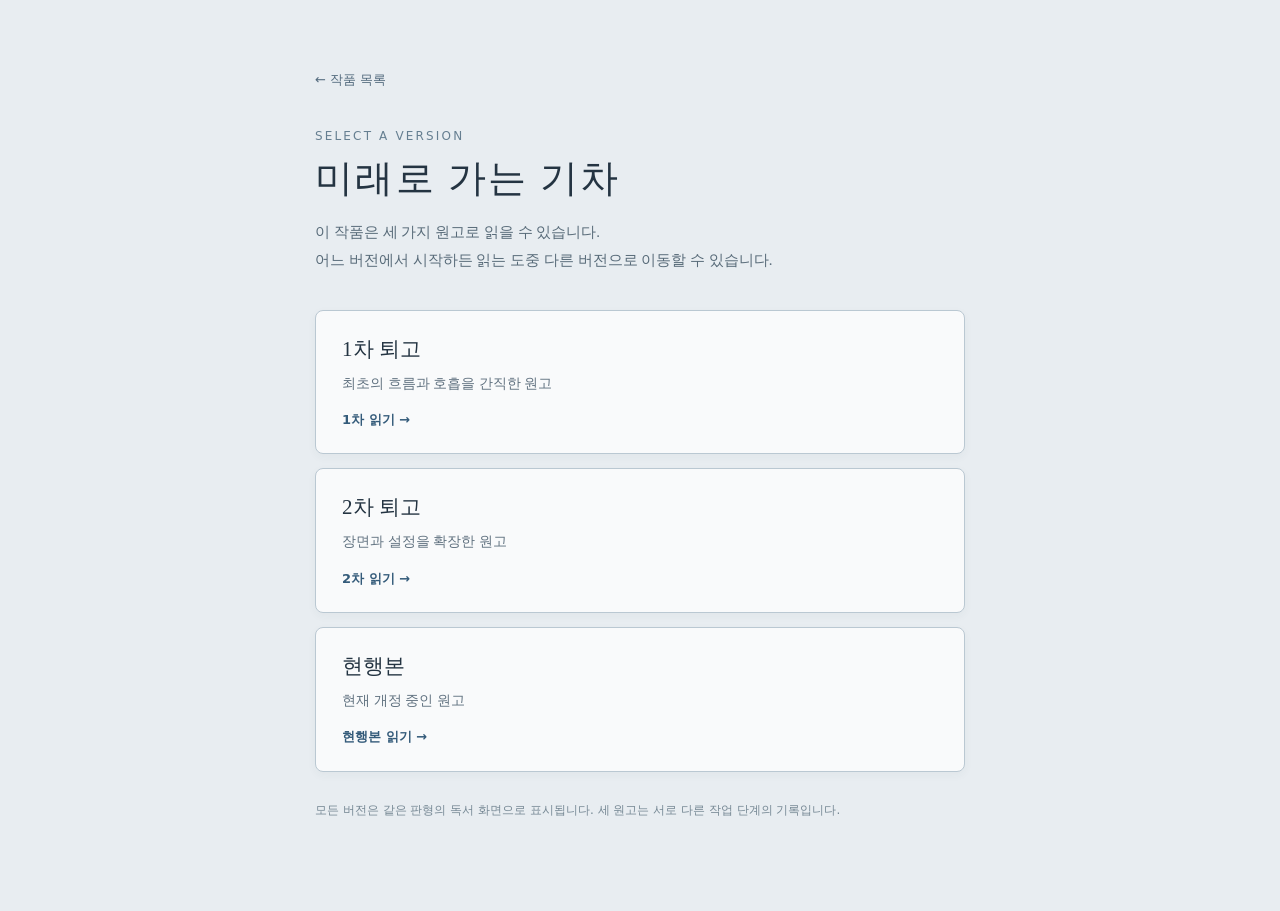
==== contents/future_train/publish/index.html @ 784d1b5f "Add future train version selection page" ====
<!doctype html>
<html lang="ko">
<head>
<meta charset="utf-8">
<meta name="viewport" content="width=device-width, initial-scale=1">
<meta name="description" content="미래로 가는 기차 1차, 2차, 현행본 중 읽을 원고를 선택하세요.">
<title>미래로 가는 기차 · 원고 선택</title>
<link rel="stylesheet" href="../../../views/page_style/versions.css">
<style>
:root{color-scheme:light}
*{box-sizing:border-box}
body{margin:0;background:#e8edf1;color:#243442;font-family:"Noto Serif KR","Nanum Myeongjo",serif}
main{width:min(100% - 36px,650px);margin:70px auto 90px}
.back{font:13px/1.6 system-ui,sans-serif;color:#526a7d;text-decoration:none}
.back:hover{text-decoration:underline}
.eyebrow{margin:36px 0 8px;font:12px/1.5 system-ui,sans-serif;letter-spacing:.18em;color:#667f91}
h1{font-weight:500;font-size:clamp(29px,6vw,38px);letter-spacing:.06em;margin:0 0 14px}
.intro{font-size:15px;line-height:1.9;color:#586b79;margin:0 0 35px}
.choices{display:grid;gap:14px}
.choice{display:block;padding:24px 26px;background:#f9fafb;border:1px solid #bac8d2;border-radius:8px;text-decoration:none;color:inherit;box-shadow:0 3px 10px #293b470b;transition:border-color .15s,transform .15s}
.choice:hover,.choice:focus-visible{border-color:#385975;transform:translateY(-2px);outline-offset:3px}
.choice h2{font-size:21px;font-weight:500;margin:0 0 8px}
.choice p{font-size:14px;line-height:1.8;margin:0;color:#617280}
.choice .action{display:block;margin-top:14px;color:#345b7a;font:600 13px/1.5 system-ui,sans-serif}
.note{margin:28px 0 0;color:#778995;font:12px/1.8 system-ui,sans-serif}
@media(max-width:600px){main{margin:40px auto 60px}.choice{padding:21px}}
</style>
</head>
<body>
<main>
<a class="back" href="../../../index.html">← 작품 목록</a>
<div class="eyebrow">SELECT A VERSION</div>
<h1>미래로 가는 기차</h1>
<p class="intro">이 작품은 세 가지 원고로 읽을 수 있습니다.<br>어느 버전에서 시작하든 읽는 도중 다른 버전으로 이동할 수 있습니다.</p>
<nav class="choices" aria-label="읽을 원고 선택">
<a class="choice" href="./versions/1차.html"><h2>1차 퇴고</h2><p>최초의 흐름과 호흡을 간직한 원고</p><span class="action">1차 읽기 →</span></a>
<a class="choice" href="./versions/2차.html"><h2>2차 퇴고</h2><p>장면과 설정을 확장한 원고</p><span class="action">2차 읽기 →</span></a>
<a class="choice" href="./manuscript_rewrite.html"><h2>현행본</h2><p>현재 개정 중인 원고</p><span class="action">현행본 읽기 →</span></a>
</nav>
<p class="note">모든 버전은 같은 판형의 독서 화면으로 표시됩니다. 세 원고는 서로 다른 작업 단계의 기록입니다.</p>
</main>
</body>
</html>
---- views/page_style/versions.css ----
.version-nav {
  max-width: 160mm;
  margin: -8px auto 22px;
  display: flex;
  gap: 8px;
  align-items: center;
  justify-content: center;
  flex-wrap: wrap;
  font: 12px/1.5 system-ui, sans-serif;
  color: #586676;
}
.version-nav > span { margin-right: 6px; }
.version-link {
  text-decoration: none;
  color: #596b7c;
  padding: 6px 11px;
  border: 1px solid #aab9c7;
  background: #f8fafc;
  border-radius: 5px;
}
.version-link:hover, .version-link:focus-visible { border-color: #4a657d; color: #2c445a; }
.version-link.active { background: #405568; color: #fff; border-color: #405568; }
@media print { .version-nav { display: none !important; } }
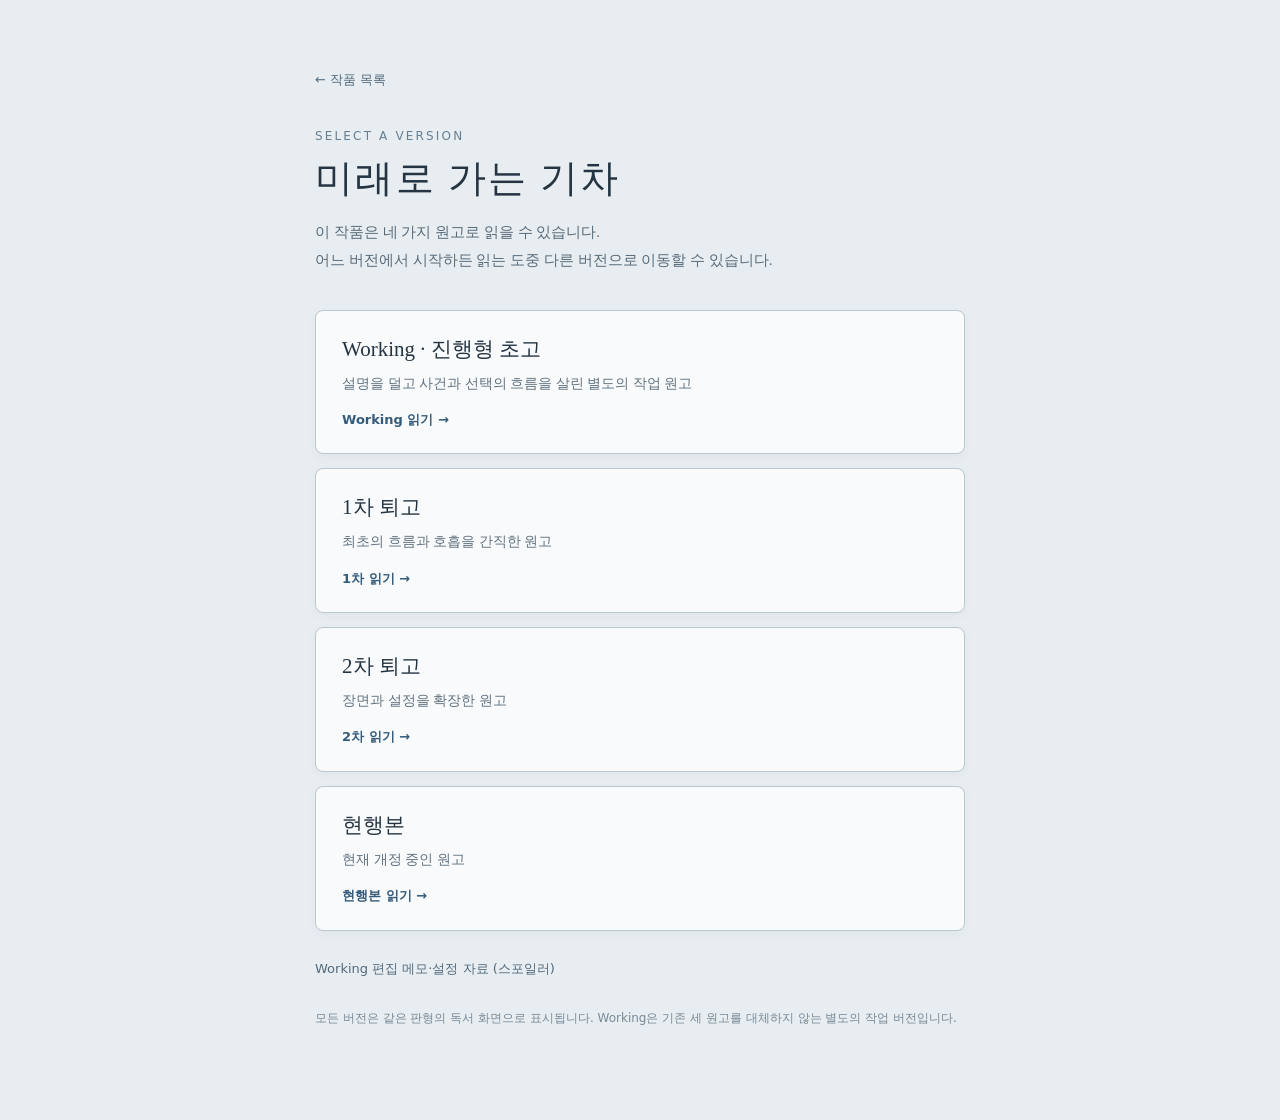
==== commit 68f6ebcf: "Add standalone 16k working manuscript and reader" ====
--- a/contents/future_train/publish/index.html
+++ b/contents/future_train/publish/index.html
@@ -3,7 +3,7 @@
 <head>
 <meta charset="utf-8">
 <meta name="viewport" content="width=device-width, initial-scale=1">
-<meta name="description" content="미래로 가는 기차 1차, 2차, 현행본 중 읽을 원고를 선택하세요.">
+<meta name="description" content="미래로 가는 기차 1차, 2차, 현행본, Working 중 읽을 원고를 선택하세요.">
 <title>미래로 가는 기차 · 원고 선택</title>
 <link rel="stylesheet" href="../../../views/page_style/versions.css">
 <style>
@@ -31,13 +31,15 @@
 <a class="back" href="../../../index.html">← 작품 목록</a>
 <div class="eyebrow">SELECT A VERSION</div>
 <h1>미래로 가는 기차</h1>
-<p class="intro">이 작품은 세 가지 원고로 읽을 수 있습니다.<br>어느 버전에서 시작하든 읽는 도중 다른 버전으로 이동할 수 있습니다.</p>
+<p class="intro">이 작품은 네 가지 원고로 읽을 수 있습니다.<br>어느 버전에서 시작하든 읽는 도중 다른 버전으로 이동할 수 있습니다.</p>
 <nav class="choices" aria-label="읽을 원고 선택">
+<a class="choice" href="./working.html"><h2>Working · 진행형 초고</h2><p>설명을 덜고 사건과 선택의 흐름을 살린 별도의 작업 원고</p><span class="action">Working 읽기 →</span></a>
 <a class="choice" href="./versions/1차.html"><h2>1차 퇴고</h2><p>최초의 흐름과 호흡을 간직한 원고</p><span class="action">1차 읽기 →</span></a>
 <a class="choice" href="./versions/2차.html"><h2>2차 퇴고</h2><p>장면과 설정을 확장한 원고</p><span class="action">2차 읽기 →</span></a>
 <a class="choice" href="./manuscript_rewrite.html"><h2>현행본</h2><p>현재 개정 중인 원고</p><span class="action">현행본 읽기 →</span></a>
 </nav>
-<p class="note">모든 버전은 같은 판형의 독서 화면으로 표시됩니다. 세 원고는 서로 다른 작업 단계의 기록입니다.</p>
+<p class="note"><a class="back" href="https://github.com/cromshield-hub/novel/blob/main/contents/future_train/recipe/working_notes.md">Working 편집 메모·설정 자료 (스포일러)</a></p>
+<p class="note">모든 버전은 같은 판형의 독서 화면으로 표시됩니다. Working은 기존 세 원고를 대체하지 않는 별도의 작업 버전입니다.</p>
 </main>
 </body>
 </html>
